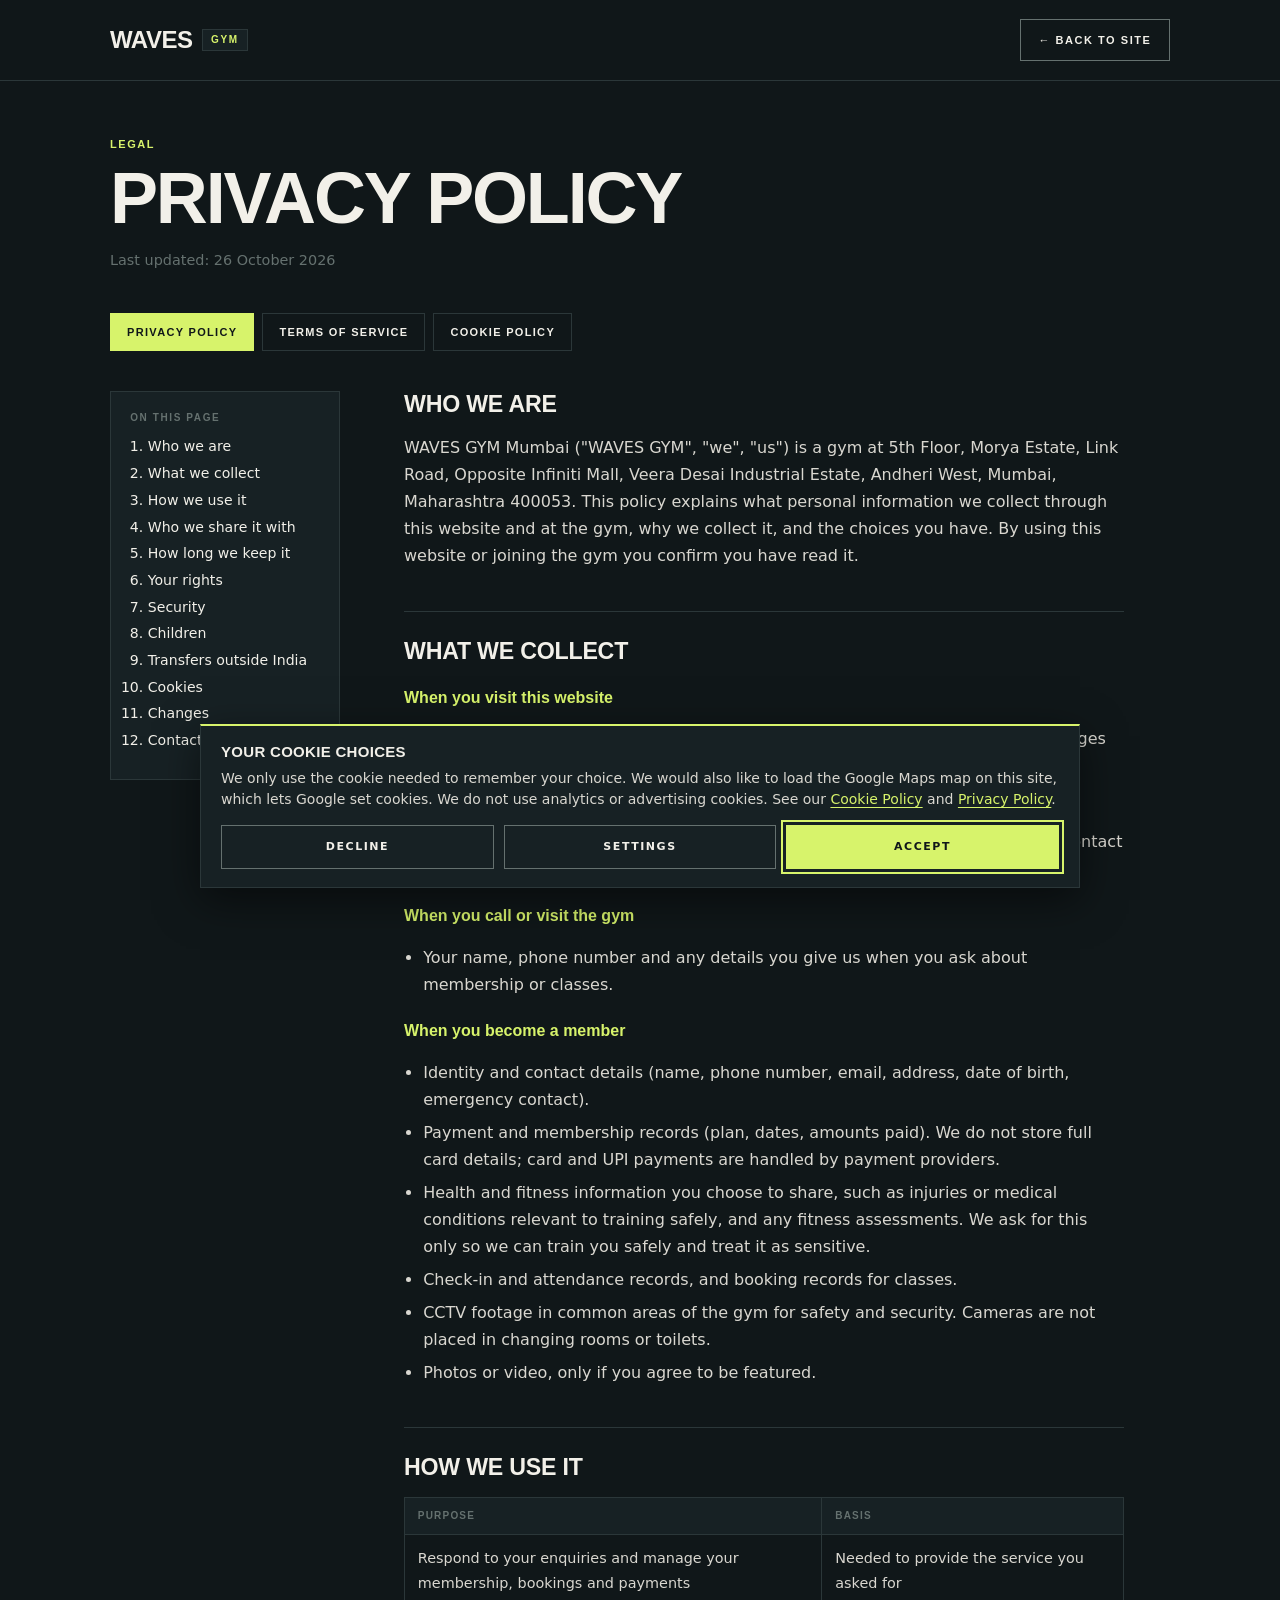
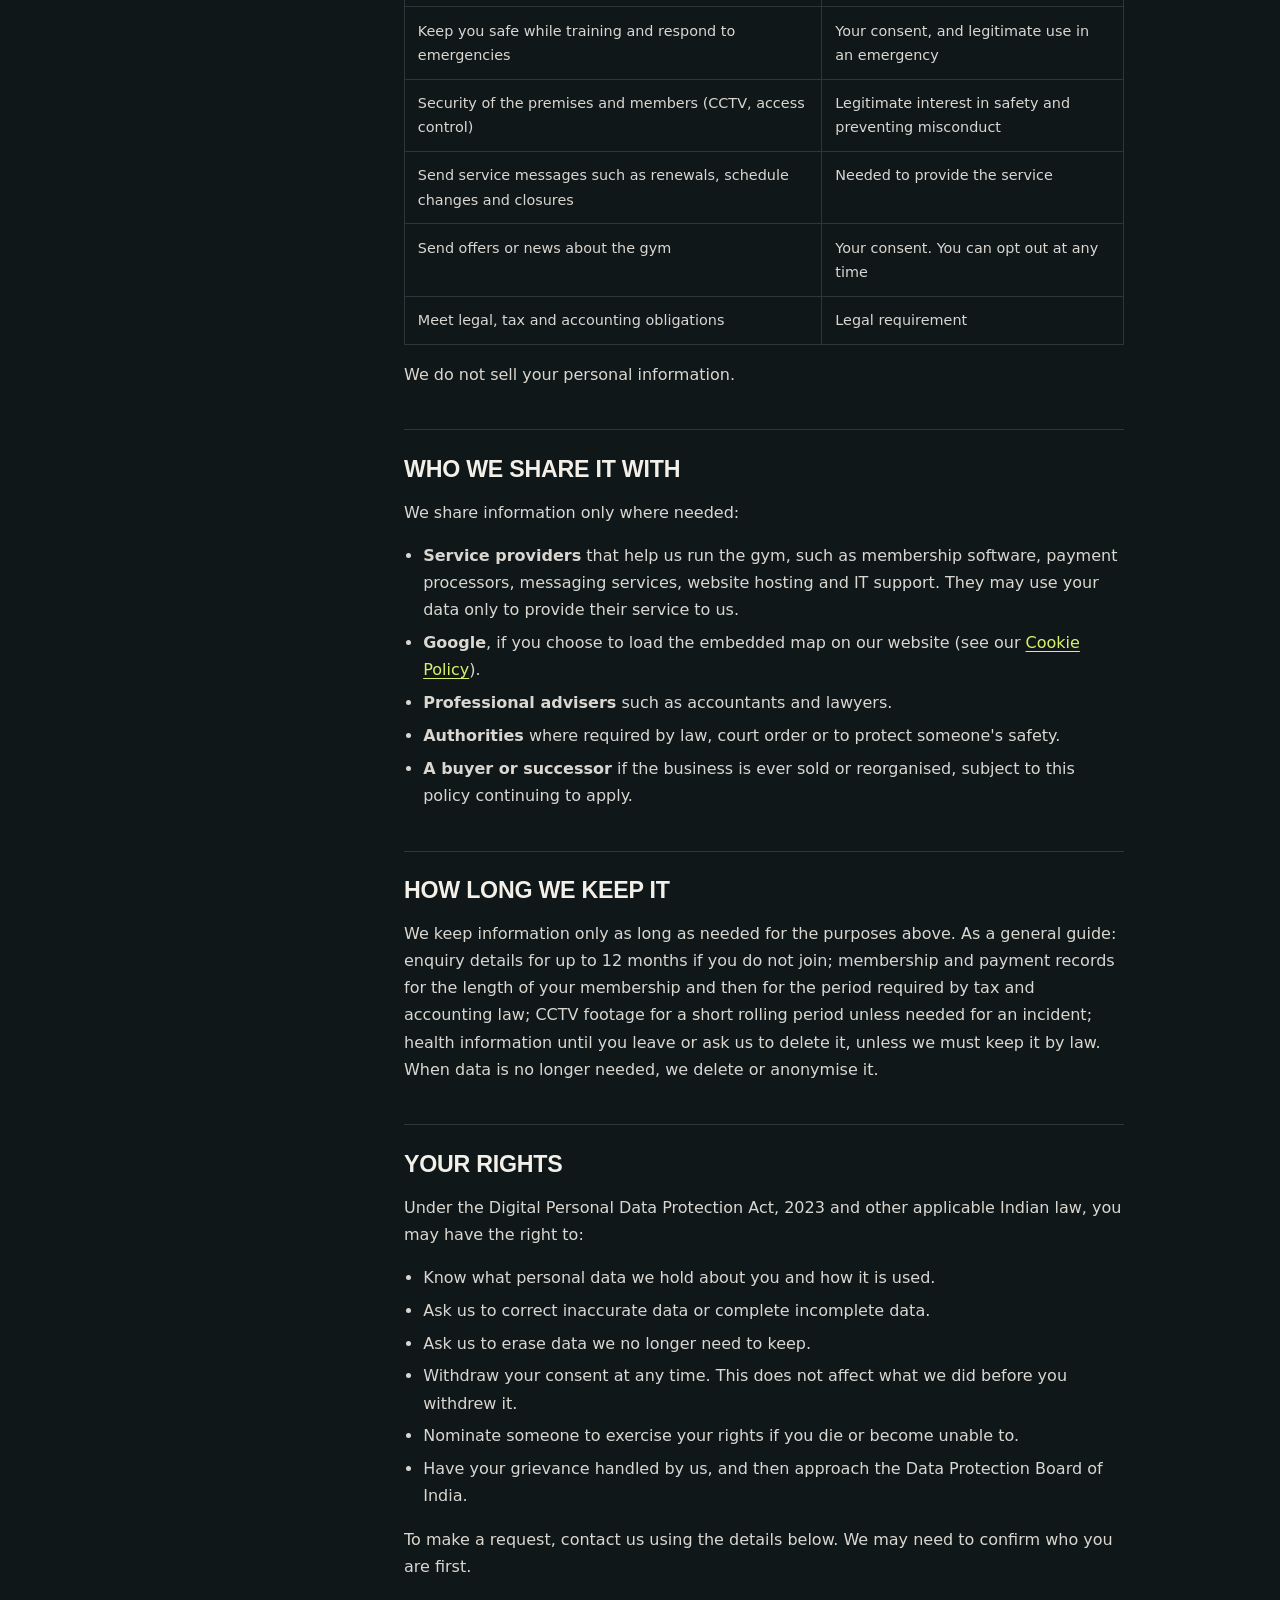
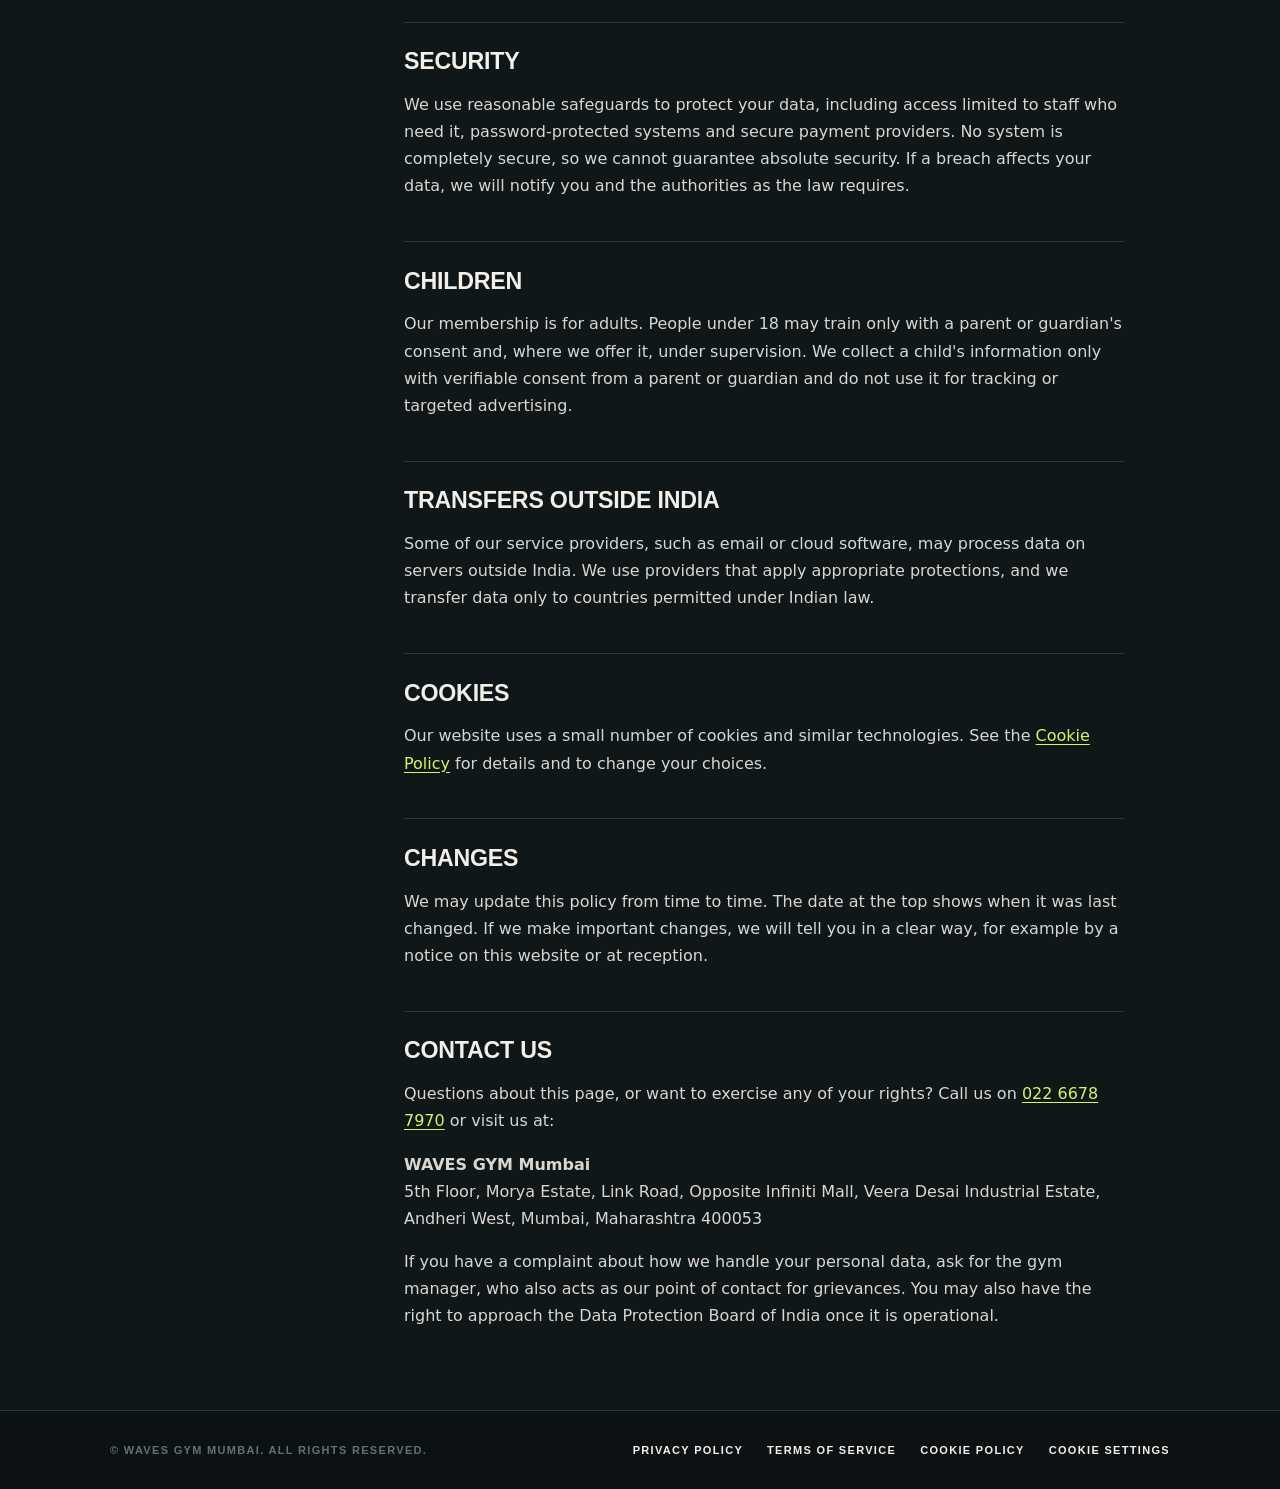
==== privacy.html @ 0bf2c871 "Add files via upload" ====
<!DOCTYPE html><html lang="en"><head><meta charset="utf-8"><meta name="viewport" content="width=device-width,initial-scale=1,viewport-fit=cover">
<title>Privacy Policy | WAVES GYM</title><meta name="description" content="How WAVES GYM Mumbai collects, uses and protects your personal information."><meta name="theme-color" content="#101719"><link rel="canonical" href="privacy.html">
<link rel="icon" href="data:image/svg+xml,%3Csvg xmlns=%27http://www.w3.org/2000/svg%27 viewBox=%270 0 8 8%27%3E%3Crect width=%278%27 height=%278%27 fill=%27%23101719%27/%3E%3Crect x=%272%27 y=%272%27 width=%274%27 height=%274%27 fill=%27%23D7F36B%27/%3E%3C/svg%3E">
<link rel="preload" href="fonts/syne-800.woff2" as="font" type="font/woff2" crossorigin><link rel="stylesheet" href="legal.css"></head><body>
<a class="skip" href="#content">Skip to content</a>
<header class="hdr"><div class="hdr-in"><a class="brand" href="index.html" aria-label="WAVES GYM home"><b>WAVES</b><span>GYM</span></a><a class="back" href="index.html">&larr; Back to site</a></div></header>
<main id="content"><p class="eyebrow">Legal</p><h1>Privacy Policy</h1><p class="updated">Last updated: 26 October 2026</p>
<nav class="tabs" aria-label="Legal pages"><a href="privacy.html" aria-current="page">Privacy Policy</a><a href="terms.html">Terms of Service</a><a href="cookies.html">Cookie Policy</a></nav>
<div class="lay"><aside class="toc" aria-label="On this page"><p>On this page</p><ol><li><a href="#who">Who we are</a></li><li><a href="#collect">What we collect</a></li><li><a href="#use">How we use it</a></li><li><a href="#share">Who we share it with</a></li><li><a href="#retain">How long we keep it</a></li><li><a href="#rights">Your rights</a></li><li><a href="#security">Security</a></li><li><a href="#children">Children</a></li><li><a href="#transfers">Transfers outside India</a></li><li><a href="#cookies">Cookies</a></li><li><a href="#changes">Changes</a></li><li><a href="#contact">Contact us</a></li></ol></aside><article class="doc">
<h2 id="who">Who we are</h2>
<p>WAVES GYM Mumbai ("WAVES GYM", "we", "us") is a gym at 5th Floor, Morya Estate, Link Road, Opposite Infiniti Mall, Veera Desai Industrial Estate, Andheri West, Mumbai, Maharashtra 400053. This policy explains what personal information we collect through this website and at the gym, why we collect it, and the choices you have. By using this website or joining the gym you confirm you have read it.</p>

<h2 id="collect">What we collect</h2>
<h3>When you visit this website</h3>
<ul>
<li><strong>Basic technical data</strong> such as your IP address, browser type, device type and pages viewed, which our hosting provider may log for security and reliability.</li>
<li><strong>Cookie and similar data</strong>, only as described in our <a href="cookies.html">Cookie Policy</a>.</li>
</ul>
<p>This website does not have a sign-up or enquiry form. If you want to enquire, you contact us by phone, so we do not collect your details through the site itself.</p>
<h3>When you call or visit the gym</h3>
<ul>
<li>Your name, phone number and any details you give us when you ask about membership or classes.</li>
</ul>
<h3>When you become a member</h3>
<ul>
<li>Identity and contact details (name, phone number, email, address, date of birth, emergency contact).</li>
<li>Payment and membership records (plan, dates, amounts paid). We do not store full card details; card and UPI payments are handled by payment providers.</li>
<li>Health and fitness information you choose to share, such as injuries or medical conditions relevant to training safely, and any fitness assessments. We ask for this only so we can train you safely and treat it as sensitive.</li>
<li>Check-in and attendance records, and booking records for classes.</li>
<li>CCTV footage in common areas of the gym for safety and security. Cameras are not placed in changing rooms or toilets.</li>
<li>Photos or video, only if you agree to be featured.</li>
</ul>

<h2 id="use">How we use it</h2>
<table><thead><tr><th>Purpose</th><th>Basis</th></tr></thead><tbody>
<tr><td>Respond to your enquiries and manage your membership, bookings and payments</td><td>Needed to provide the service you asked for</td></tr>
<tr><td>Keep you safe while training and respond to emergencies</td><td>Your consent, and legitimate use in an emergency</td></tr>
<tr><td>Security of the premises and members (CCTV, access control)</td><td>Legitimate interest in safety and preventing misconduct</td></tr>
<tr><td>Send service messages such as renewals, schedule changes and closures</td><td>Needed to provide the service</td></tr>
<tr><td>Send offers or news about the gym</td><td>Your consent. You can opt out at any time</td></tr>
<tr><td>Meet legal, tax and accounting obligations</td><td>Legal requirement</td></tr>
</tbody></table>
<p>We do not sell your personal information.</p>

<h2 id="share">Who we share it with</h2>
<p>We share information only where needed:</p>
<ul>
<li><strong>Service providers</strong> that help us run the gym, such as membership software, payment processors, messaging services, website hosting and IT support. They may use your data only to provide their service to us.</li>
<li><strong>Google</strong>, if you choose to load the embedded map on our website (see our <a href="cookies.html">Cookie Policy</a>).</li>
<li><strong>Professional advisers</strong> such as accountants and lawyers.</li>
<li><strong>Authorities</strong> where required by law, court order or to protect someone's safety.</li>
<li><strong>A buyer or successor</strong> if the business is ever sold or reorganised, subject to this policy continuing to apply.</li>
</ul>

<h2 id="retain">How long we keep it</h2>
<p>We keep information only as long as needed for the purposes above. As a general guide: enquiry details for up to 12 months if you do not join; membership and payment records for the length of your membership and then for the period required by tax and accounting law; CCTV footage for a short rolling period unless needed for an incident; health information until you leave or ask us to delete it, unless we must keep it by law. When data is no longer needed, we delete or anonymise it.</p>

<h2 id="rights">Your rights</h2>
<p>Under the Digital Personal Data Protection Act, 2023 and other applicable Indian law, you may have the right to:</p>
<ul>
<li>Know what personal data we hold about you and how it is used.</li>
<li>Ask us to correct inaccurate data or complete incomplete data.</li>
<li>Ask us to erase data we no longer need to keep.</li>
<li>Withdraw your consent at any time. This does not affect what we did before you withdrew it.</li>
<li>Nominate someone to exercise your rights if you die or become unable to.</li>
<li>Have your grievance handled by us, and then approach the Data Protection Board of India.</li>
</ul>
<p>To make a request, contact us using the details below. We may need to confirm who you are first.</p>

<h2 id="security">Security</h2>
<p>We use reasonable safeguards to protect your data, including access limited to staff who need it, password-protected systems and secure payment providers. No system is completely secure, so we cannot guarantee absolute security. If a breach affects your data, we will notify you and the authorities as the law requires.</p>

<h2 id="children">Children</h2>
<p>Our membership is for adults. People under 18 may train only with a parent or guardian's consent and, where we offer it, under supervision. We collect a child's information only with verifiable consent from a parent or guardian and do not use it for tracking or targeted advertising.</p>

<h2 id="transfers">Transfers outside India</h2>
<p>Some of our service providers, such as email or cloud software, may process data on servers outside India. We use providers that apply appropriate protections, and we transfer data only to countries permitted under Indian law.</p>

<h2 id="cookies">Cookies</h2>
<p>Our website uses a small number of cookies and similar technologies. See the <a href="cookies.html">Cookie Policy</a> for details and to change your choices.</p>

<h2 id="changes">Changes</h2>
<p>We may update this policy from time to time. The date at the top shows when it was last changed. If we make important changes, we will tell you in a clear way, for example by a notice on this website or at reception.</p>
<h2 id="contact">Contact us</h2>
<p>Questions about this page, or want to exercise any of your rights? Call us on <a href="tel:02266787970">022 6678 7970</a> or visit us at:</p>
<p><strong>WAVES GYM Mumbai</strong><br>5th Floor, Morya Estate, Link Road, Opposite Infiniti Mall, Veera Desai Industrial Estate, Andheri West, Mumbai, Maharashtra 400053</p>
<p>If you have a complaint about how we handle your personal data, ask for the gym manager, who also acts as our point of contact for grievances. You may also have the right to approach the Data Protection Board of India once it is operational.</p>
</article></div></main>
<footer class="ftr"><div class="ftr-in"><div>&copy; WAVES GYM Mumbai. All rights reserved.</div><nav aria-label="Legal"><a href="privacy.html">Privacy Policy</a><a href="terms.html">Terms of Service</a><a href="cookies.html">Cookie Policy</a><button type="button" data-cookie-settings>Cookie settings</button></nav></div></footer>
<script src="cookies.js" defer></script></body></html>
---- legal.css ----
@font-face{font-family:'Syne';font-weight:700;font-display:swap;src:url(fonts/syne-700.woff2) format('woff2')}
@font-face{font-family:'Syne';font-weight:800;font-display:swap;src:url(fonts/syne-800.woff2) format('woff2')}
@font-face{font-family:'Space Grotesk';font-weight:300 700;font-display:swap;src:url(fonts/space-grotesk-300-700.woff2) format('woff2')}
:root{--ink:#101719;--ink2:#172124;--lime:#D7F36B;--chalk:#F2F0E9;--slate:#65716F;--line:#2B3739;--px:max(1.25rem,calc((100vw - 1100px)/2))}
*{box-sizing:border-box}html{background:var(--ink);scroll-behavior:smooth}
body{margin:0;background:var(--ink);color:var(--chalk);font:400 16px/1.7 'Space Grotesk',system-ui,sans-serif;-webkit-font-smoothing:antialiased}
a{color:var(--lime);text-underline-offset:3px}a:hover{color:var(--chalk)}
:focus-visible{outline:2px solid var(--lime);outline-offset:3px}
.skip{position:absolute;left:-999px;top:0;background:var(--lime);color:var(--ink);padding:.6rem 1rem;z-index:100}.skip:focus{left:0}
.hdr{border-bottom:1px solid var(--line);background:var(--ink)}
.hdr-in{max-width:1100px;margin:0 auto;padding:0 1.25rem;height:80px;display:flex;align-items:center;justify-content:space-between;gap:1rem}
.brand{display:flex;align-items:center;gap:.6rem;text-decoration:none;color:var(--chalk)}
.brand b{font:800 1.5rem/1 'Syne',sans-serif;letter-spacing:-.02em}
.brand span{font:600 10px/1 'Space Grotesk',sans-serif;letter-spacing:.16em;padding:.3rem .5rem;border:1px solid var(--line);background:var(--ink2);color:var(--lime)}
.back{font:600 11px/14px 'Space Grotesk',sans-serif;letter-spacing:.14em;text-transform:uppercase;color:var(--chalk);text-decoration:none;border:1px solid var(--slate);padding:.8rem 1.1rem}
.back:hover{border-color:var(--lime);color:var(--lime)}
main{max-width:1100px;margin:0 auto;padding:3.5rem 1.25rem 4rem}
.eyebrow{font:600 11px/14px 'Space Grotesk',sans-serif;letter-spacing:.14em;text-transform:uppercase;color:var(--lime);margin:0 0 .8rem}
h1{font:800 clamp(2.2rem,7vw,4.5rem)/.95 'Syne',sans-serif;letter-spacing:-.03em;text-transform:uppercase;margin:0 0 1rem}
.updated{color:var(--slate);font-size:.9rem;margin:0 0 2.5rem}
.tabs{display:flex;flex-wrap:wrap;gap:.5rem;margin:0 0 2.5rem}
.tabs a{font:600 11px/14px 'Space Grotesk',sans-serif;letter-spacing:.12em;text-transform:uppercase;text-decoration:none;color:var(--chalk);border:1px solid var(--line);padding:.7rem 1rem}
.tabs a:hover{border-color:var(--lime);color:var(--lime)}.tabs a[aria-current=page]{background:var(--lime);color:var(--ink);border-color:var(--lime)}
.lay{display:grid;grid-template-columns:minmax(0,1fr);gap:2.5rem}.lay>*{min-width:0}
@media(min-width:900px){.lay{grid-template-columns:230px minmax(0,1fr);gap:4rem}.toc{position:sticky;top:1.5rem;align-self:start}}
.toc{border:1px solid var(--line);background:var(--ink2);padding:1.2rem 1.2rem 1.4rem}
.toc p{font:600 10px/14px 'Space Grotesk',sans-serif;letter-spacing:.16em;text-transform:uppercase;color:var(--slate);margin:0 0 .7rem}
.toc ol{margin:0;padding-left:1.1rem;font-size:.88rem;line-height:1.5}.toc li{margin:.35rem 0}.toc a{color:var(--chalk);text-decoration:none}.toc a:hover{color:var(--lime)}
.doc{max-width:720px}
.doc h2{font:700 1.45rem/1.15 'Syne',sans-serif;text-transform:uppercase;letter-spacing:-.01em;margin:2.6rem 0 .8rem;padding-top:1.6rem;border-top:1px solid var(--line);scroll-margin-top:1.5rem}
.doc h2:first-of-type{margin-top:0;padding-top:0;border-top:0}
.doc h3{font:600 1rem/1.4 'Space Grotesk',sans-serif;margin:1.4rem 0 .3rem;color:var(--lime)}
.doc p,.doc li{color:#d9d7d0}.doc ul{padding-left:1.2rem}.doc li{margin:.35rem 0}
.note{border-left:3px solid var(--lime);background:var(--ink2);padding:1rem 1.2rem;margin:1.2rem 0;color:var(--chalk)}
table{width:100%;border-collapse:collapse;margin:1rem 0;font-size:.9rem;display:block;overflow-x:auto}
th,td{border:1px solid var(--line);padding:.7rem .8rem;text-align:left;vertical-align:top}
th{background:var(--ink2);font:600 10px/14px 'Space Grotesk',sans-serif;letter-spacing:.12em;text-transform:uppercase;color:var(--slate)}
td{color:#d9d7d0}
.btn{display:inline-flex;align-items:center;justify-content:center;min-height:48px;padding:.85rem 1.4rem;font:600 11px/14px 'Space Grotesk',sans-serif;letter-spacing:.14em;text-transform:uppercase;background:var(--lime);color:var(--ink);border:0;cursor:pointer}.btn:hover{background:var(--chalk)}
.ftr{border-top:1px solid var(--line);background:#0c1213}
.ftr-in{max-width:1100px;margin:0 auto;padding:2rem 1.25rem;display:flex;flex-wrap:wrap;gap:1rem 2rem;justify-content:space-between;align-items:center;font:600 11px/14px 'Space Grotesk',sans-serif;letter-spacing:.12em;text-transform:uppercase;color:var(--slate)}
.ftr-in nav{display:flex;flex-wrap:wrap;gap:.5rem 1.5rem}.ftr-in a,.ftr-in button{color:var(--chalk);text-decoration:none;background:none;border:0;padding:0;font:inherit;letter-spacing:inherit;text-transform:inherit;cursor:pointer}.ftr-in a:hover,.ftr-in button:hover{color:var(--lime)}
@media(prefers-reduced-motion:reduce){html{scroll-behavior:auto}}
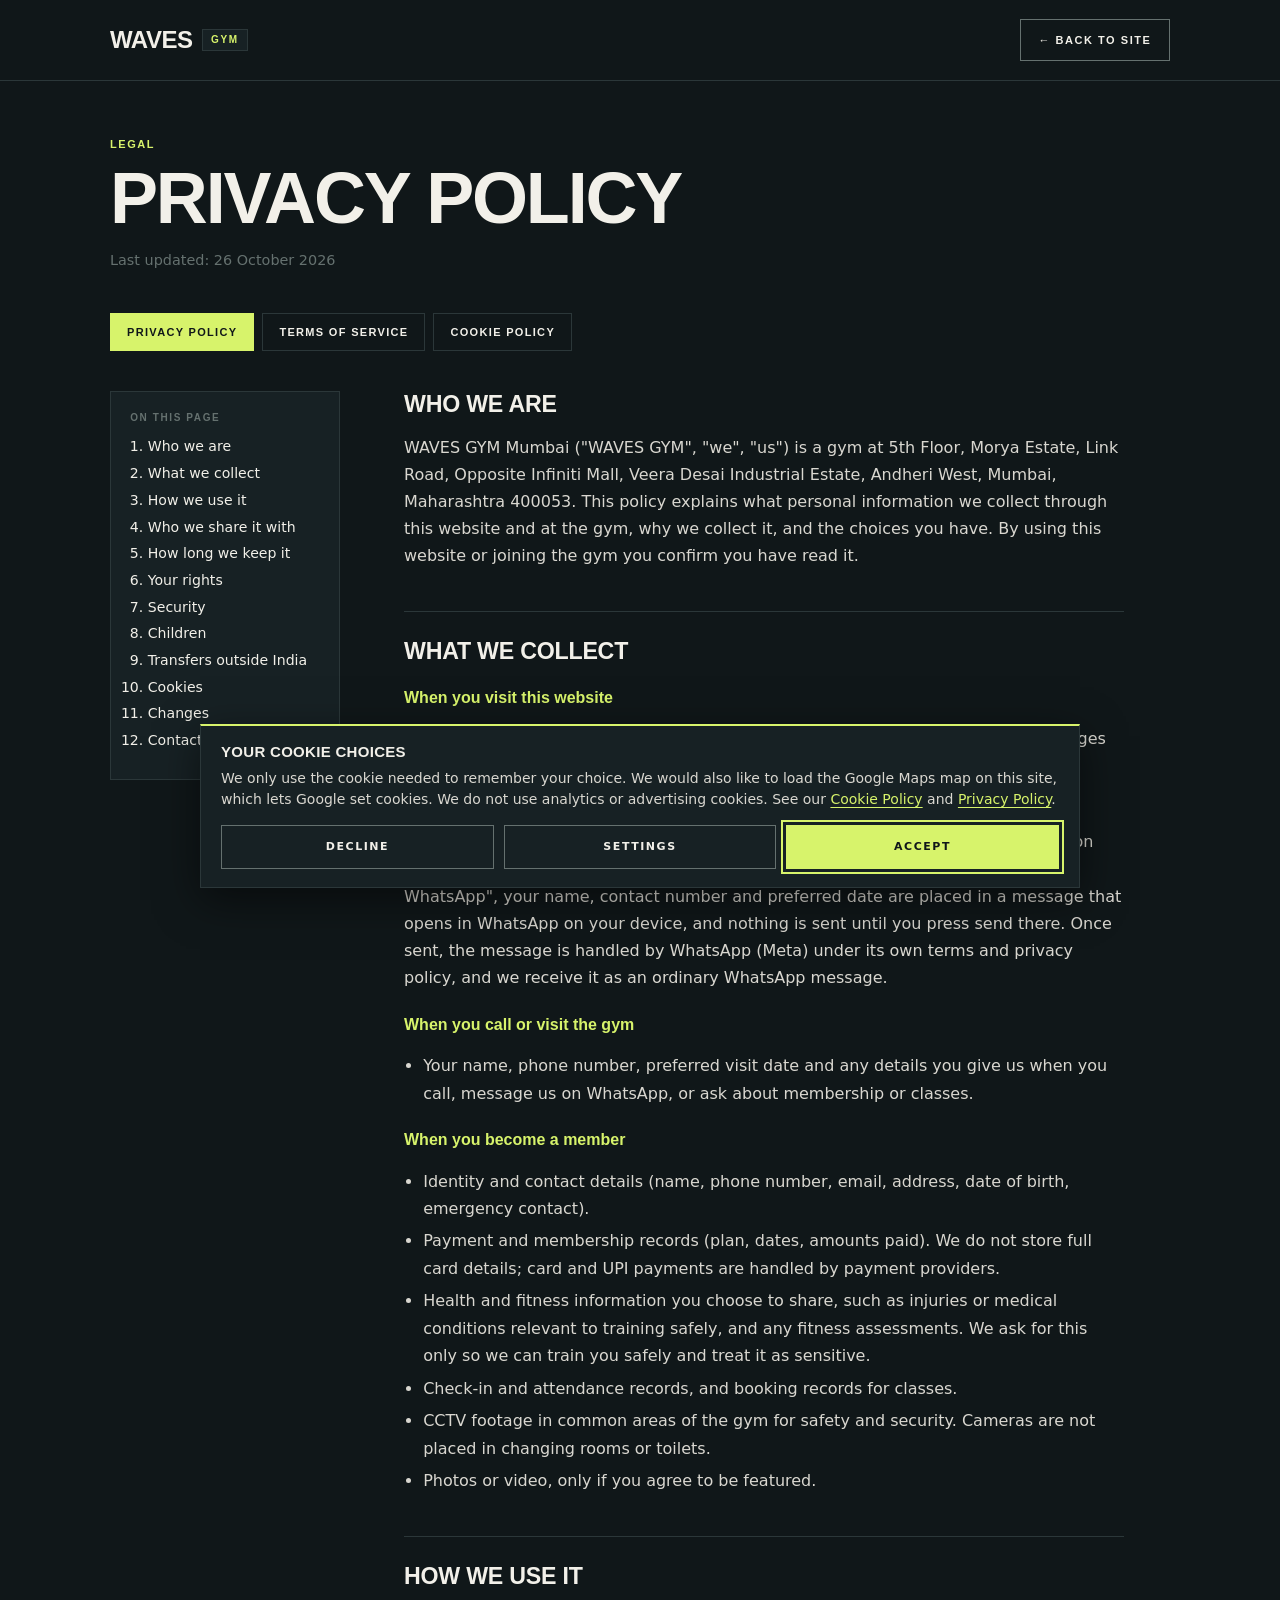
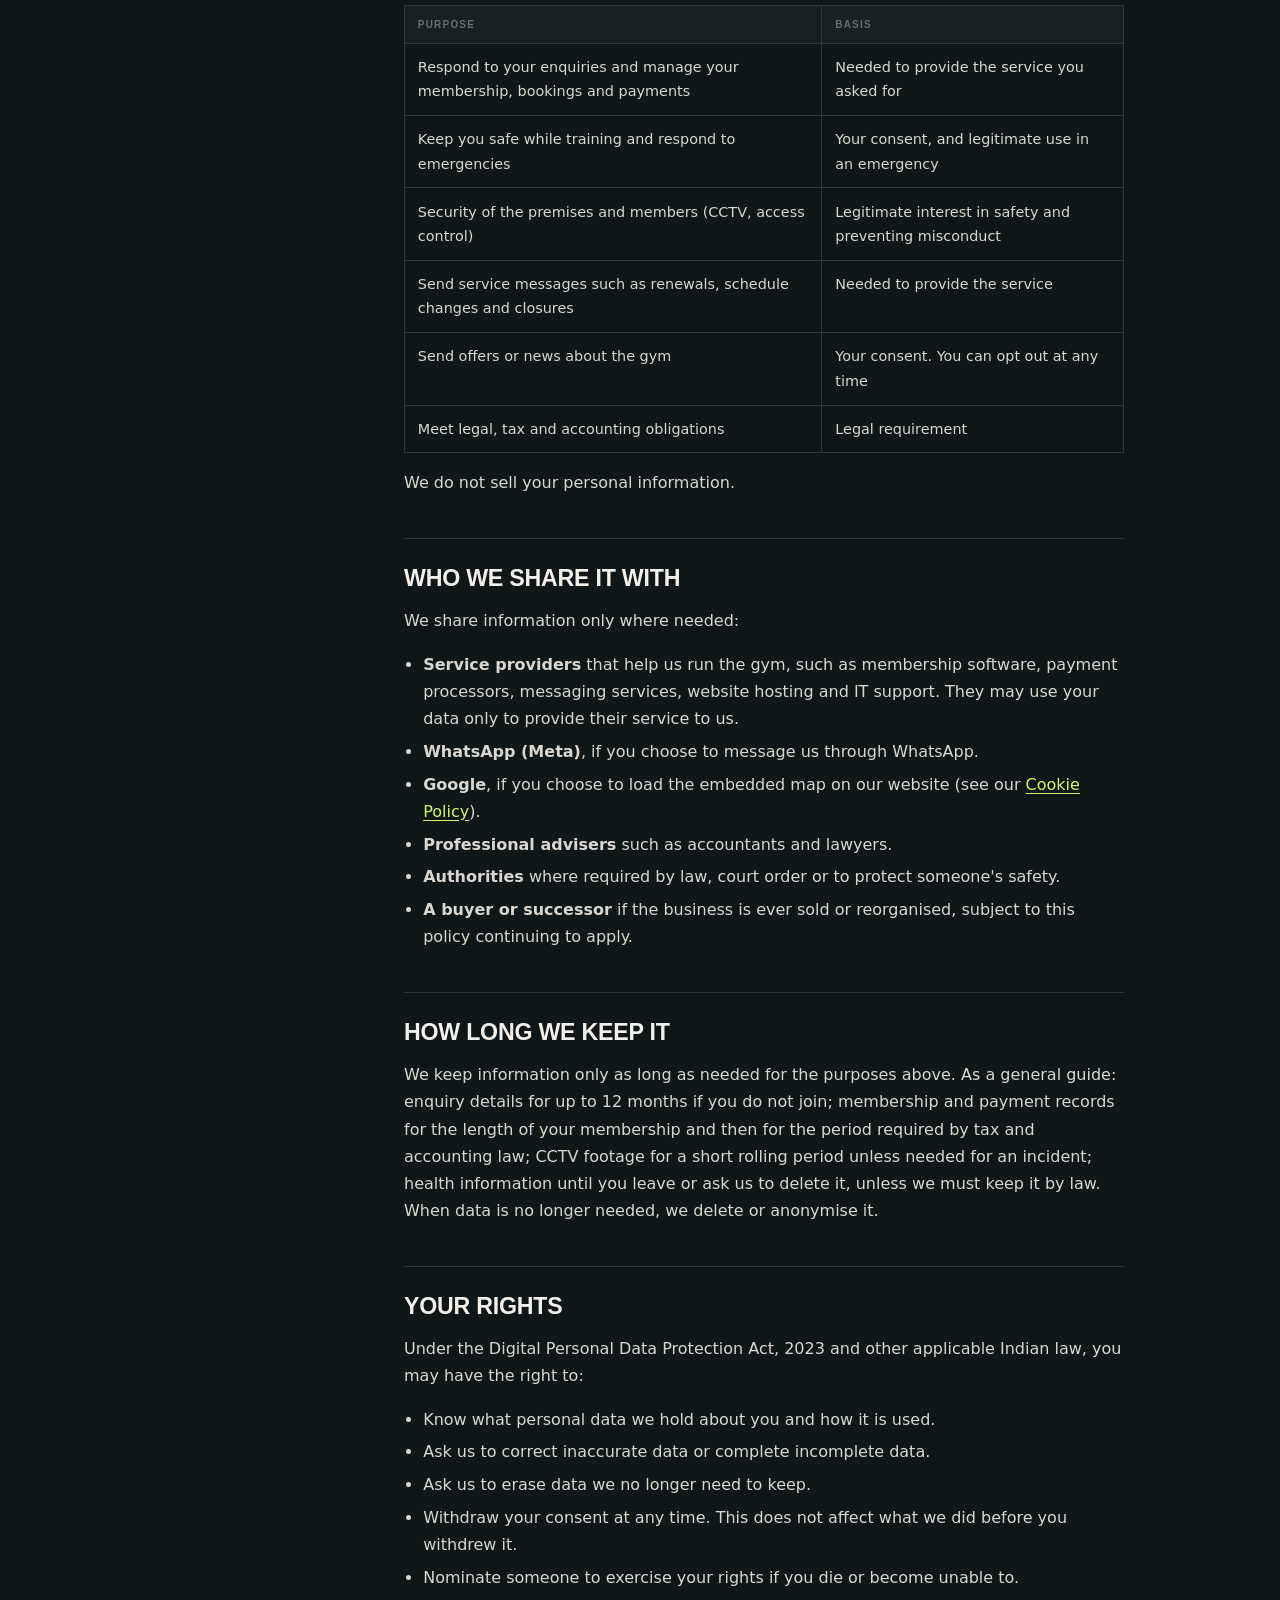
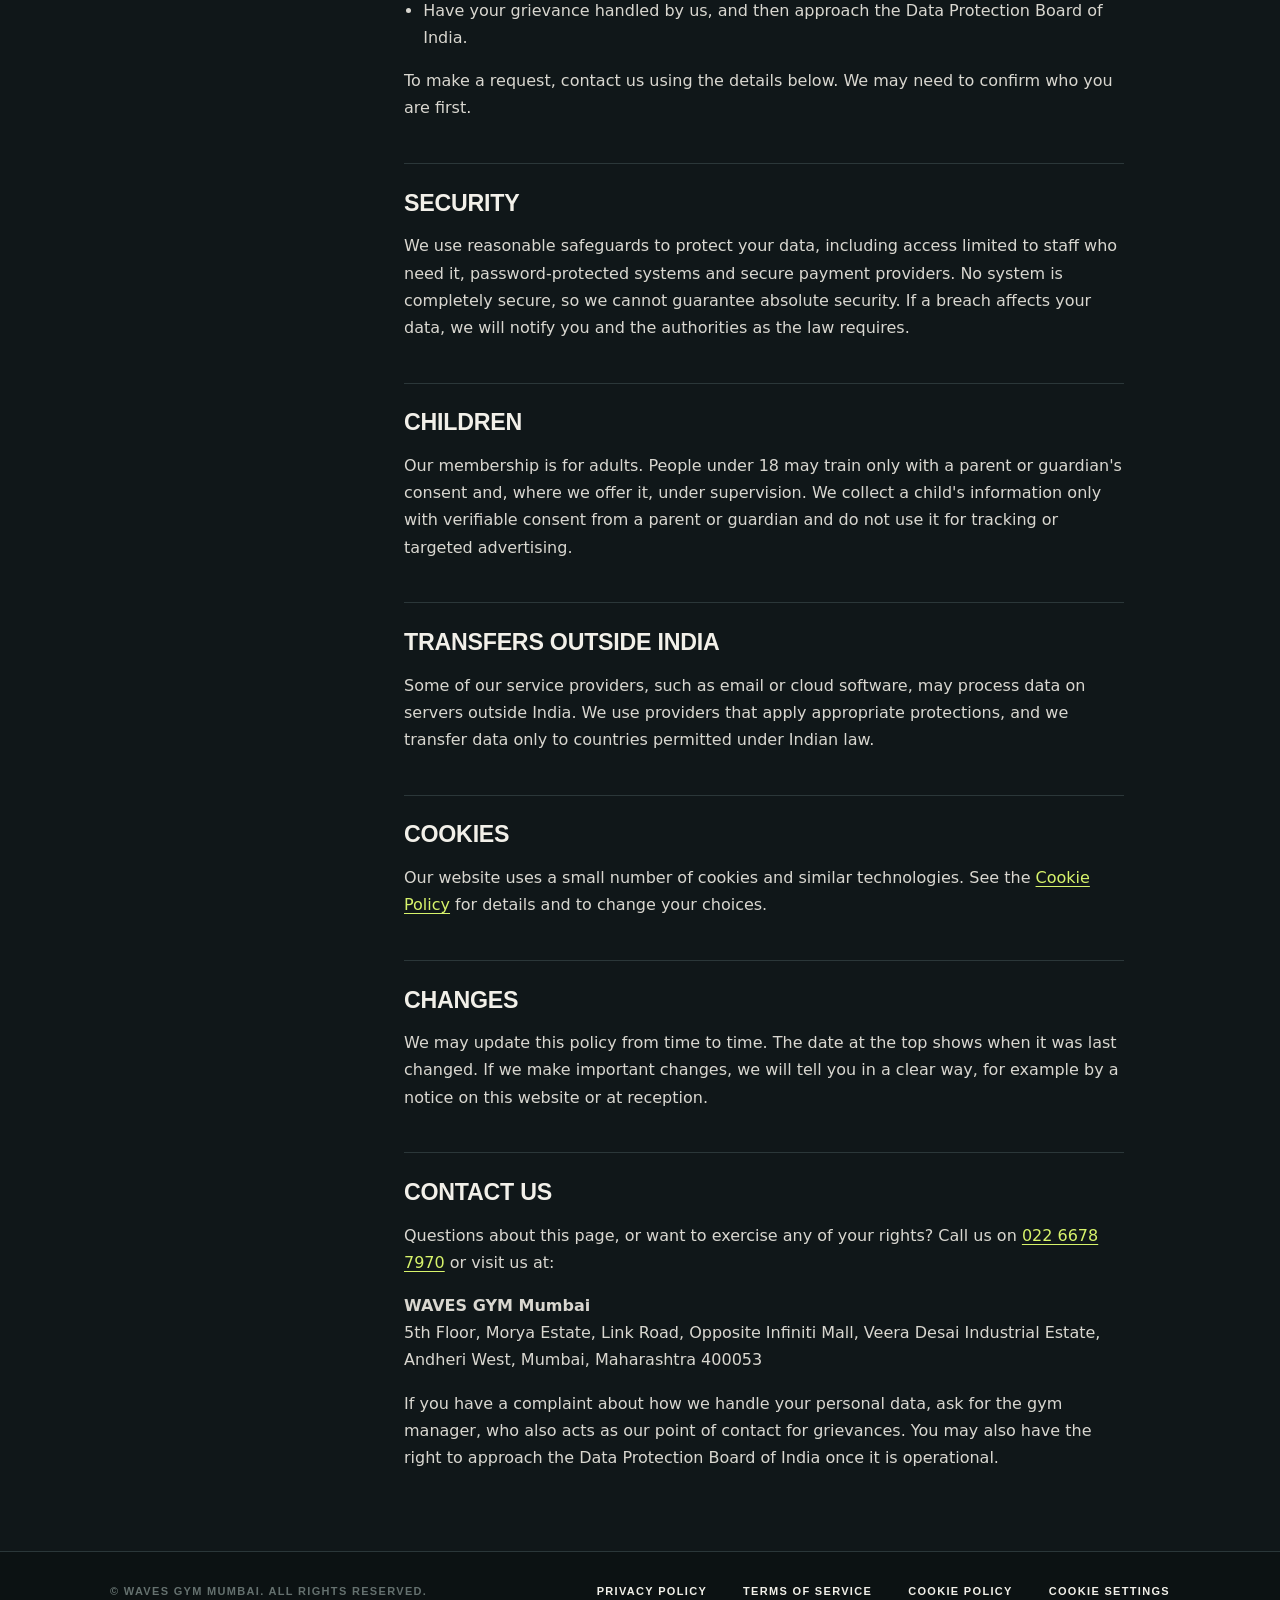
==== commit aa37d025: "Add files via upload" ====
--- a/privacy.html
+++ b/privacy.html
@@ -16,10 +16,10 @@
 <li><strong>Basic technical data</strong> such as your IP address, browser type, device type and pages viewed, which our hosting provider may log for security and reliability.</li>
 <li><strong>Cookie and similar data</strong>, only as described in our <a href="cookies.html">Cookie Policy</a>.</li>
 </ul>
-<p>This website does not have a sign-up or enquiry form. If you want to enquire, you contact us by phone, so we do not collect your details through the site itself.</p>
+<p>This website has no accounts and does not store enquiries. The "Book a visit" form on the home page does not send your details to our servers. When you press "Send on WhatsApp", your name, contact number and preferred date are placed in a message that opens in WhatsApp on your device, and nothing is sent until you press send there. Once sent, the message is handled by WhatsApp (Meta) under its own terms and privacy policy, and we receive it as an ordinary WhatsApp message.</p>
 <h3>When you call or visit the gym</h3>
 <ul>
-<li>Your name, phone number and any details you give us when you ask about membership or classes.</li>
+<li>Your name, phone number, preferred visit date and any details you give us when you call, message us on WhatsApp, or ask about membership or classes.</li>
 </ul>
 <h3>When you become a member</h3>
 <ul>
@@ -46,6 +46,7 @@
 <p>We share information only where needed:</p>
 <ul>
 <li><strong>Service providers</strong> that help us run the gym, such as membership software, payment processors, messaging services, website hosting and IT support. They may use your data only to provide their service to us.</li>
+<li><strong>WhatsApp (Meta)</strong>, if you choose to message us through WhatsApp.</li>
 <li><strong>Google</strong>, if you choose to load the embedded map on our website (see our <a href="cookies.html">Cookie Policy</a>).</li>
 <li><strong>Professional advisers</strong> such as accountants and lawyers.</li>
 <li><strong>Authorities</strong> where required by law, court order or to protect someone's safety.</li>
--- a/legal.css
+++ b/legal.css
@@ -39,5 +39,5 @@
 .btn{display:inline-flex;align-items:center;justify-content:center;min-height:48px;padding:.85rem 1.4rem;font:600 11px/14px 'Space Grotesk',sans-serif;letter-spacing:.14em;text-transform:uppercase;background:var(--lime);color:var(--ink);border:0;cursor:pointer}.btn:hover{background:var(--chalk)}
 .ftr{border-top:1px solid var(--line);background:#0c1213}
 .ftr-in{max-width:1100px;margin:0 auto;padding:2rem 1.25rem;display:flex;flex-wrap:wrap;gap:1rem 2rem;justify-content:space-between;align-items:center;font:600 11px/14px 'Space Grotesk',sans-serif;letter-spacing:.12em;text-transform:uppercase;color:var(--slate)}
-.ftr-in nav{display:flex;flex-wrap:wrap;gap:.5rem 1.5rem}.ftr-in a,.ftr-in button{color:var(--chalk);text-decoration:none;background:none;border:0;padding:0;font:inherit;letter-spacing:inherit;text-transform:inherit;cursor:pointer}.ftr-in a:hover,.ftr-in button:hover{color:var(--lime)}
+.ftr-in nav{display:flex;flex-wrap:wrap;gap:.75rem 2.25rem}.ftr-in a,.ftr-in button{color:var(--chalk);text-decoration:none;background:none;border:0;padding:0;font:inherit;letter-spacing:inherit;text-transform:inherit;cursor:pointer}.ftr-in a:hover,.ftr-in button:hover{color:var(--lime)}
 @media(prefers-reduced-motion:reduce){html{scroll-behavior:auto}}
